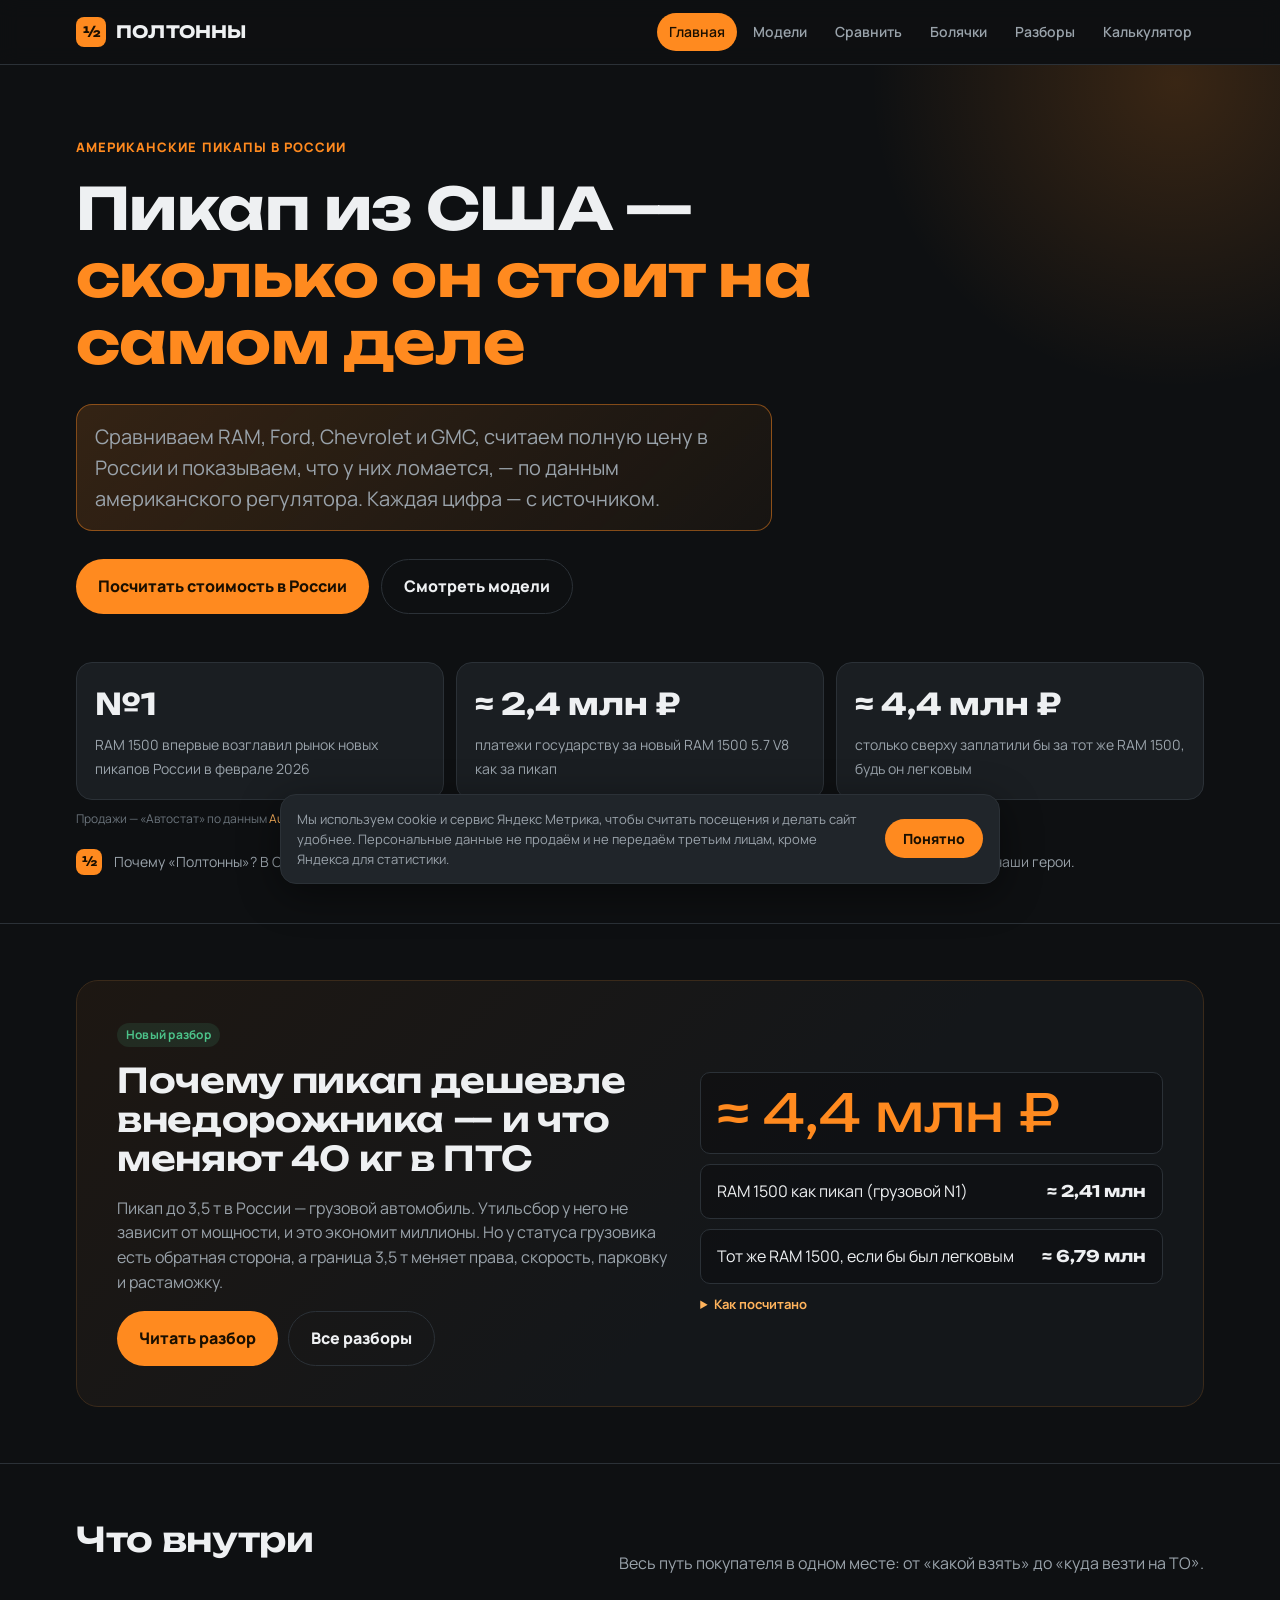
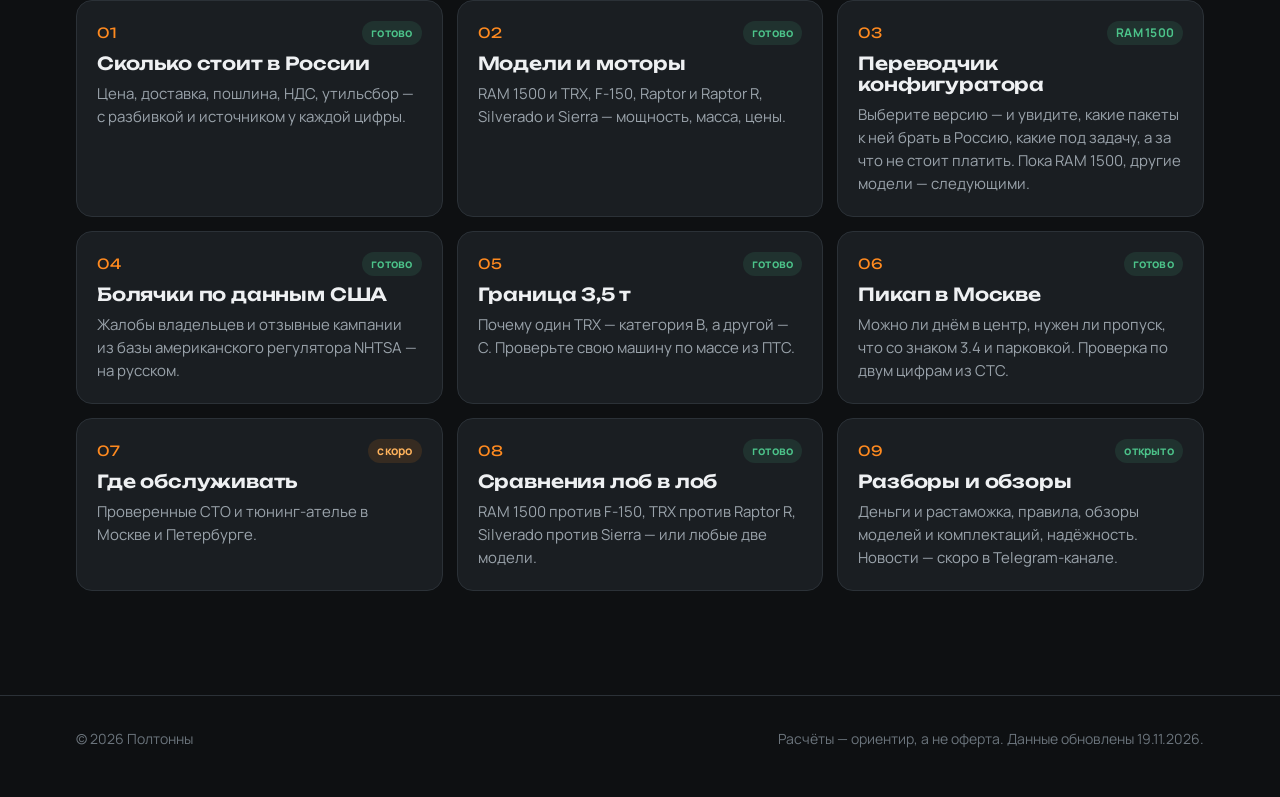
==== index.html @ 09b2b29a "Разбор пакетов RAM 1500: сначала выбор версии, потом опции по группам 12 версий 2027 года с ценами R" ====
<!doctype html>
<html lang="ru">
<head>
  <meta charset="utf-8">
  <meta name="viewport" content="width=device-width, initial-scale=1">
  <title>Полтонны — американские пикапы в России</title>
  <meta name="description" content="Сравнение RAM, Ford, Chevrolet и GMC, реальная цена в России с растаможкой, болячки и где обслуживать. Каждая цифра — с источником.">
  <link rel="icon" href="assets/brand/favicon.ico" sizes="any">
  <link rel="icon" type="image/png" sizes="32x32" href="assets/brand/favicon-32.png">
  <link rel="apple-touch-icon" href="assets/brand/apple-touch-icon.png">
  <meta name="theme-color" content="#0e1012">
  <meta property="og:type" content="website">
  <meta property="og:site_name" content="Полтонны">
  <meta property="og:locale" content="ru_RU">
  <meta property="og:title" content="Полтонны — американские пикапы в России">
  <meta property="og:description" content="Сравнение RAM, Ford, Chevrolet и GMC, реальная цена в России с растаможкой, болячки и где обслуживать. Каждая цифра — с источником.">
  <meta property="og:url" content="https://poltonny.ru/">
  <meta property="og:image" content="https://poltonny.ru/assets/brand/og-image.jpg">
  <meta property="og:image:width" content="1200">
  <meta property="og:image:height" content="630">
  <meta name="twitter:card" content="summary_large_image">
  <link rel="preconnect" href="https://fonts.googleapis.com">
  <link rel="preconnect" href="https://fonts.gstatic.com" crossorigin>
  <link href="https://fonts.googleapis.com/css2?family=Manrope:wght@400;500;600;700;800&family=Unbounded:wght@500;600;700&display=swap" rel="stylesheet">
  <link rel="stylesheet" href="assets/css/style.css?v=20261122d">
</head>
<body>
  <header class="site-header">
    <div class="wrap">
      <a class="logo" href="index.html" aria-label="Полтонны — на главную"><span class="logo-mark" aria-hidden="true">½</span><span class="logo-text">Полтонны</span></a>
      <nav class="nav" id="site-nav" aria-label="Разделы">
        <a href="index.html" class="active" aria-current="page">Главная</a>
        <a href="models.html">Модели</a>
        <a href="compare.html">Сравнить</a>
        <a href="issues.html">Болячки</a>
        <a href="articles.html">Разборы</a>
        <a href="calculator.html">Калькулятор</a>
      </nav>
      <a class="nav-cta" href="calculator.html">Калькулятор</a>
      <button class="nav-toggle" type="button" aria-expanded="false" aria-controls="site-nav">Меню</button>
    </div>
  </header>

  <main>
    <section class="hero">
      <div class="wrap">
        <div class="eyebrow">Американские пикапы в России</div>
        <h1>Пикап из США — <span class="accent">сколько он стоит на самом деле</span></h1>
        <p class="lead">Сравниваем RAM, Ford, Chevrolet и GMC, считаем полную цену в России и показываем, что у них ломается, — по данным американского регулятора. Каждая цифра — с источником.</p>
        <div class="actions">
          <a class="btn" href="calculator.html">Посчитать стоимость в России</a>
          <a class="btn ghost" href="models.html">Смотреть модели</a>
        </div>

        <div class="stats">
          <div class="stat"><b>№1</b><span>RAM 1500 впервые возглавил рынок новых пикапов России в феврале 2026</span></div>
          <div class="stat"><b id="stat-n1">≈ 2,4 млн ₽</b><span>платежи государству за новый RAM 1500 5.7 V8 как за пикап</span></div>
          <div class="stat"><b id="stat-diff">≈ 4,4 млн ₽</b><span>столько сверху заплатили бы за тот же RAM 1500, будь он легковым</span></div>
        </div>
        <p class="dim" style="font-size:12px;margin:10px 0 0">Продажи — «Автостат» по данным <a href="https://www.autonews.ru/news/69c54b539a79471b34c8bcb0" target="_blank" rel="noopener">Autonews</a>. Платежи — наш расчёт по действующим ставкам, как он устроен — ниже.</p>
        <p class="name-note"><span class="logo-mark" aria-hidden="true">½</span><span>Почему «Полтонны»? В США RAM 1500, Ford F-150 и Chevrolet Silverado 1500 называют полутонными пикапами — half-ton. Это и есть наши герои.</span></p>
      </div>
    </section>

    <section class="block">
      <div class="wrap">
        <div class="teaser">
          <div>
            <span class="badge ok">Новый разбор</span>
            <h2 style="margin-top:14px">Почему пикап дешевле внедорожника — и что меняют 40 кг в ПТС</h2>
            <p class="muted">Пикап до 3,5 т в России — грузовой автомобиль. Утильсбор у него не зависит от мощности, и это экономит миллионы. Но у статуса грузовика есть обратная сторона, а граница 3,5 т меняет права, скорость, парковку и растаможку.</p>
            <div style="display:flex;gap:10px;flex-wrap:wrap">
              <a class="btn" href="limit-3500.html">Читать разбор</a>
              <a class="btn ghost" href="articles.html">Все разборы</a>
            </div>
          </div>
          <div class="vs">
            <div class="big" id="vs-diff">≈ 4,4 млн ₽</div>
            <div><span>RAM 1500 как пикап (грузовой N1)</span><b id="vs-n1">≈ 2,41 млн</b></div>
            <div><span>Тот же RAM 1500, если бы был легковым</span><b id="vs-m1">≈ 6,80 млн</b></div>
            <details class="vs-how">
              <summary>Как посчитано</summary>
              <div id="vs-note">
                <p>Новый RAM 1500 с V8 5.7 HEMI (395 л.с.), Tradesman за $40 275 + доставка $5 600, курс ЦБ на 21.11.2026. Считаем только платежи государству, без цены машины.</p>
                <p><b>Пикап:</b> пошлина 12,5%, НДС 22%, таможенный сбор, утильсбор 990 000 ₽ (грузовой до 3,5 т).</p>
                <p><b>Легковой, ввезённый для себя:</b> единая ставка 48%, но не меньше €5,5 за см³ (НДС и акциз внутри), утильсбор 3 993 600 ₽ — льгота для физлиц только до 160 л.с.</p>
              </div>
            </details>
          </div>
        </div>
      </div>
    </section>

    <section class="block">
      <div class="wrap">
        <div class="section-head">
          <h2>Что внутри</h2>
          <p class="muted">Весь путь покупателя в одном месте: от «какой взять» до «куда везти на ТО».</p>
        </div>
        <div class="grid cols-3">
          <a class="card" href="calculator.html">
            <div class="top"><span class="num">01</span><span class="badge ok">готово</span></div>
            <h3>Сколько стоит в России</h3>
            <p>Цена, доставка, пошлина, НДС, утильсбор — с разбивкой и источником у каждой цифры.</p>
          </a>
          <a class="card" href="models.html">
            <div class="top"><span class="num">02</span><span class="badge ok">готово</span></div>
            <h3>Модели и моторы</h3>
            <p>RAM 1500 и TRX, F-150, Raptor и Raptor R, Silverado и Sierra — мощность, масса, цены.</p>
          </a>
          <a class="card" href="ram-1500-packages.html">
            <div class="top"><span class="num">03</span><span class="badge ok">RAM 1500</span></div>
            <h3>Переводчик конфигуратора</h3>
            <p>Выберите версию — и увидите, какие пакеты к ней брать в Россию, какие под задачу, а за что не стоит платить. Пока RAM 1500, другие модели — следующими.</p>
          </a>
          <a class="card" href="issues.html">
            <div class="top"><span class="num">04</span><span class="badge ok">готово</span></div>
            <h3>Болячки по данным США</h3>
            <p>Жалобы владельцев и отзывные кампании из базы американского регулятора NHTSA — на русском.</p>
          </a>
          <a class="card" href="limit-3500.html">
            <div class="top"><span class="num">05</span><span class="badge ok">готово</span></div>
            <h3>Граница 3,5 т</h3>
            <p>Почему один TRX — категория B, а другой — C. Проверьте свою машину по массе из ПТС.</p>
          </a>
          <a class="card" href="pickup-city.html">
            <div class="top"><span class="num">06</span><span class="badge ok">готово</span></div>
            <h3>Пикап в Москве</h3>
            <p>Можно ли днём в центр, нужен ли пропуск, что со знаком 3.4 и парковкой. Проверка по двум цифрам из СТС.</p>
          </a>
          <div class="card">
            <div class="top"><span class="num">07</span><span class="badge soon">скоро</span></div>
            <h3>Где обслуживать</h3>
            <p>Проверенные СТО и тюнинг-ателье в Москве и Петербурге.</p>
          </div>
          <a class="card" href="compare.html">
            <div class="top"><span class="num">08</span><span class="badge ok">готово</span></div>
            <h3>Сравнения лоб в лоб</h3>
            <p>RAM 1500 против F-150, TRX против Raptor R, Silverado против Sierra — или любые две модели.</p>
          </a>
          <a class="card" href="articles.html">
            <div class="top"><span class="num">09</span><span class="badge ok">открыто</span></div>
            <h3>Разборы и обзоры</h3>
            <p>Деньги и растаможка, правила, обзоры моделей и комплектаций, надёжность. Новости — скоро в Telegram-канале.</p>
          </a>
        </div>
      </div>
    </section>
  </main>

  <footer class="site-footer">
    <div class="wrap">
      <span>© 2026 Полтонны</span>
      <span>Расчёты — ориентир, а не оферта. Данные обновлены 19.11.2026.</span>
    </div>
  </footer>

  <script src="assets/js/analytics.js?v=20261122d"></script>
  <script src="assets/js/rules.js?v=20261122d"></script>
  <script src="assets/js/models.js?v=20261122d"></script>
  <script src="assets/js/app.js?v=20261122d"></script>
</body>
</html>
---- assets/css/style.css ----
/* ---------- Токены ---------- */
:root {
  --bg: #0e1012;
  --bg-2: #14171a;
  --card: #1a1e22;
  --card-2: #20252a;
  --line: #2b3137;
  --text: #eef0f2;
  --muted: #9aa3ab;
  --dim: #6b747c;
  --accent: #ff8a1f;
  --accent-2: #ffb35c;
  --accent-ink: #1a0f00;
  --ok: #4cc38a;
  --warn: #ffcc4d;
  --danger: #ff6b5b;

  /* цвета статей расходов */
  --c-car: #5b8def;
  --c-delivery: #7c6cf0;
  --c-duty: #ff8a1f;
  --c-vat: #ffb35c;
  --c-fee: #c9a46b;
  --c-util: #ff6b5b;
  --c-other: #6b747c;

  --radius: 16px;
  --radius-sm: 10px;
  --maxw: 1160px;
  --font-head: "Unbounded", "Arial Black", system-ui, sans-serif;
  --font-body: "Manrope", system-ui, -apple-system, "Segoe UI", sans-serif;
}

* { box-sizing: border-box; }
html { -webkit-text-size-adjust: 100%; }
body {
  margin: 0;
  background: var(--bg);
  color: var(--text);
  font-family: var(--font-body);
  font-size: 16px;
  line-height: 1.55;
  -webkit-font-smoothing: antialiased;
}
img { max-width: 100%; display: block; }
a { color: var(--accent-2); text-decoration: none; }
a:hover { text-decoration: underline; }
h1, h2, h3 { font-family: var(--font-head); line-height: 1.15; margin: 0 0 .5em; letter-spacing: -0.01em; }
h1 { font-size: clamp(30px, 5.2vw, 58px); font-weight: 700; }
h2 { font-size: clamp(22px, 3vw, 34px); font-weight: 600; }
h3 { font-size: 18px; font-weight: 600; }
p { margin: 0 0 1em; }

.wrap { max-width: var(--maxw); margin: 0 auto; padding: 0 16px; }
.muted { color: var(--muted); }
.dim { color: var(--dim); }
.accent { color: var(--accent); }

/* ---------- Шапка ---------- */
.site-header {
  position: sticky; top: 0; z-index: 20;
  background: rgba(14, 16, 18, .86);
  backdrop-filter: blur(10px);
  border-bottom: 1px solid var(--line);
}
.site-header .wrap { display: flex; align-items: center; gap: 24px; height: 64px; }
.logo { font-family: var(--font-head); font-weight: 700; font-size: 17px; color: var(--text); white-space: nowrap; display: inline-flex; align-items: center; gap: 10px; text-transform: uppercase; letter-spacing: .01em; }
.logo-mark {
  display: inline-grid; place-items: center; flex-shrink: 0;
  width: 30px; height: 30px; border-radius: 8px; background: var(--accent); color: var(--accent-ink);
  font-family: var(--font-head); font-weight: 700; font-size: 15px; letter-spacing: -1px; text-transform: none; padding-bottom: 1px;
}
.name-note { display: flex; align-items: center; gap: 12px; margin: 20px 0 0; color: var(--muted); font-size: 14px; }
.name-note .logo-mark { width: 26px; height: 26px; font-size: 13px; }
.logo:hover { text-decoration: none; }
.nav { display: flex; gap: 4px; margin-left: auto; overflow-x: auto; scrollbar-width: none; }
.nav::-webkit-scrollbar { display: none; }
.nav a {
  color: var(--muted); padding: 8px 12px; border-radius: 999px; font-weight: 600; font-size: 14px; white-space: nowrap;
}
.nav a:hover { color: var(--text); background: var(--card); text-decoration: none; }
.nav a.active { color: var(--accent-ink); background: var(--accent); }
[hidden] { display: none !important; }

/* Мобильная шапка: логотип · «Калькулятор» · «Меню» (выпадающий список разделов) */
.nav-cta, .nav-toggle { display: none; }
@media (max-width: 820px) {
  .site-header .wrap { gap: 10px; }
  .nav {
    display: none; position: absolute; top: 64px; left: 0; right: 0;
    flex-direction: column; gap: 2px; margin: 0; padding: 8px 16px 16px; overflow: visible;
    background: var(--bg); border-bottom: 1px solid var(--line); box-shadow: 0 16px 32px rgba(0, 0, 0, .45);
  }
  .site-header.open .nav { display: flex; }
  .nav a { padding: 13px 14px; font-size: 16px; border-radius: var(--radius-sm); }
  .nav-cta {
    display: inline-flex; margin-left: auto; padding: 9px 16px; border-radius: 999px;
    background: var(--accent); color: var(--accent-ink); font-weight: 800; font-size: 14px; white-space: nowrap;
  }
  .nav-cta:hover { text-decoration: none; }
  .nav-toggle {
    display: inline-flex; align-items: center; gap: 8px; padding: 8px 14px; border-radius: 999px;
    background: var(--card); color: var(--text); border: 1px solid var(--line);
    font: 700 14px var(--font-body); cursor: pointer; white-space: nowrap;
  }
  .nav-toggle::before { content: "☰"; font-size: 15px; line-height: 1; }
  .site-header.open .nav-toggle::before { content: "✕"; }
}

/* Калькулятор: поля, заданные выбранным мотором */
input[readonly] { color: var(--muted); background: var(--card-2); border-style: dashed; cursor: not-allowed; }
input[readonly]:focus { outline: none; border-color: var(--line); }
.seg input:disabled + label { cursor: not-allowed; opacity: .45; }
.seg input:disabled:checked + label { opacity: .75; }
.lock-hint { color: var(--dim); font-size: 12px; margin: -6px 0 18px; }

/* Разборы */
.rubrics { display: grid; grid-template-columns: repeat(auto-fill, minmax(220px, 1fr)); gap: 10px; margin: 8px 0 24px; }
.rubric {
  text-align: left; display: grid; gap: 6px; padding: 14px 16px; border-radius: var(--radius-sm);
  background: var(--card); border: 1px solid var(--line); color: var(--text); font-family: var(--font-body); cursor: pointer;
}
.rubric b { font-size: 15px; }
.rubric span { color: var(--muted); font-size: 13px; line-height: 1.45; }
.rubric small { color: var(--dim); font-size: 12px; font-weight: 700; }
.rubric:hover:not(:disabled) { border-color: var(--dim); }
.rubric[aria-pressed="true"] { border-color: var(--accent); box-shadow: inset 0 0 0 1px var(--accent); }
.rubric[aria-pressed="true"] small { color: var(--accent); }
.rubric:disabled { cursor: default; opacity: .6; }
.article-list { display: grid; gap: 12px; }
.article-card { display: grid; gap: 8px; padding: 20px; border-radius: var(--radius); background: var(--card); border: 1px solid var(--line); color: inherit; transition: border-color .15s ease; }
.article-card:hover { border-color: var(--accent); text-decoration: none; }
.article-card h3 { margin: 0; font-size: 20px; }
.article-card p { margin: 0; color: var(--muted); }
.article-card .meta { display: flex; flex-wrap: wrap; gap: 6px 10px; align-items: center; color: var(--dim); font-size: 13px; }
.planned { margin: 32px 0 8px; }
.planned h2 { font-size: 20px; }
.planned ul { margin: 0; padding: 0; list-style: none; display: grid; gap: 8px; }
.planned li { color: var(--muted); padding: 12px 16px; border: 1px dashed var(--line); border-radius: var(--radius-sm); }
.planned li small { display: block; color: var(--dim); font-size: 12px; margin-top: 2px; }
/* Разбор пакетов: карточки с вердиктом */
.pkg-list { display: grid; grid-template-columns: repeat(auto-fill, minmax(320px, 1fr)); gap: 12px; margin: 4px 0 28px; }
.pkg { background: var(--card); border: 1px solid var(--line); border-radius: var(--radius); padding: 18px; display: grid; gap: 8px; align-content: start; }
.pkg-head { display: flex; justify-content: space-between; align-items: flex-start; gap: 10px; }
.pkg-head h3 { margin: 0; font-size: 17px; line-height: 1.3; }
.pkg-head .badge { flex-shrink: 0; white-space: nowrap; }
.pkg p { margin: 0; color: var(--muted); font-size: 14.5px; line-height: 1.5; }
.pkg .pkg-where { color: var(--dim); font-size: 13px; font-weight: 600; }
.pkg .pkg-why { color: var(--text); }
.trim-picker { grid-template-columns: repeat(auto-fill, minmax(150px, 1fr)); margin-bottom: 18px; }
.trim-picker .rubric { padding: 12px 14px; gap: 2px; }
.trim-card { background: var(--card); border: 1px solid var(--line); border-radius: var(--radius); padding: 20px; margin-bottom: 22px; }
.trim-title { display: flex; justify-content: space-between; align-items: baseline; gap: 12px; flex-wrap: wrap; }
.trim-title h2 { margin: 0; }
.trim-title b { color: var(--accent); font-family: var(--font-head); font-size: 20px; }
.trim-who { color: var(--text); margin: 8px 0 14px; }
.trim-facts { display: grid; gap: 10px; margin: 0 0 16px; }
.trim-facts div { display: grid; grid-template-columns: 150px 1fr; gap: 12px; }
.trim-facts dt { color: var(--dim); font-size: 13px; font-weight: 700; }
.trim-facts dd { margin: 0; font-size: 14.5px; color: var(--muted); }
.trim-card h3 { font-size: 16px; margin: 0 0 6px; }
.trim-notes p { margin: 0; }
.trim-notes p + p { margin-top: 8px; }
.trim-notes a { color: inherit; }
.trim-group h3 { margin: 6px 0 2px; display: flex; align-items: center; gap: 8px; }
.trim-group h3 span { font-size: 12px; color: var(--dim); border: 1px solid var(--line); border-radius: 999px; padding: 1px 8px; }
.trim-group > p { margin: 0 0 10px; font-size: 14px; }
@media (max-width: 680px) {
  .trim-picker { grid-template-columns: 1fr 1fr; }
  .trim-facts div { grid-template-columns: 1fr; gap: 2px; }
  .trim-card { padding: 16px; }
}
.prose .facts .badge { margin-right: 4px; }
@media (max-width: 680px) {
  .pkg-list { grid-template-columns: 1fr; }
  .rubrics { grid-template-columns: 1fr 1fr; gap: 8px; margin-bottom: 18px; }
  .rubric { padding: 12px; gap: 4px; }
  .rubric b { font-size: 14px; line-height: 1.3; }
  .rubric span { display: none; }
  .article-card { padding: 16px; }
  .article-card h3 { font-size: 18px; }
}

/* ---------- Кнопки, бейджи ---------- */
.btn {
  display: inline-flex; align-items: center; gap: 8px;
  background: var(--accent); color: var(--accent-ink);
  font-weight: 800; padding: 14px 22px; border-radius: 999px; border: 0; cursor: pointer;
  font-family: var(--font-body); font-size: 16px;
  transition: transform .15s ease, background .15s ease;
}
.btn:hover { background: var(--accent-2); text-decoration: none; transform: translateY(-1px); }
.btn.ghost { background: transparent; color: var(--text); border: 1px solid var(--line); }
.btn.ghost:hover { background: var(--card); }
.badge {
  display: inline-block; font-size: 12px; font-weight: 700; letter-spacing: .02em;
  padding: 3px 9px; border-radius: 999px; background: var(--card-2); color: var(--muted);
}
.badge.soon { background: rgba(255, 138, 31, .12); color: var(--accent-2); }
.badge.check { background: rgba(255, 204, 77, .12); color: var(--warn); }
.badge.ok { background: rgba(76, 195, 138, .12); color: var(--ok); }
/* «проверить» — раскрывается по клику и объясняет, что именно сверяем */
details.chk { display: inline; }
details.chk[open] { display: block; margin-top: 4px; }
details.chk > summary { display: inline-block; list-style: none; cursor: pointer; }
details.chk > summary::-webkit-details-marker { display: none; }
details.chk > summary::after { content: " ▾"; }
details.chk[open] > summary::after { content: " ▴"; }
details.chk .chk-note { display: block; margin-top: 6px; font-size: 12.5px; line-height: 1.45; color: var(--muted); font-weight: 400; text-align: left; }
.age-table { width: 100%; border-collapse: collapse; font-size: 13.5px; margin-top: 8px; }
.age-table th, .age-table td { padding: 6px 8px; border-bottom: 1px solid var(--line, rgba(255,255,255,.08)); text-align: right; }
.age-table th:first-child, .age-table td:first-child { text-align: left; }
.age-table tr.cur td { color: var(--accent-2); font-weight: 700; }

/* ---------- Главная ---------- */
.hero { padding: 72px 0 48px; position: relative; overflow: hidden; }
.hero::before {
  content: ""; position: absolute; inset: -40% -20% auto auto; width: 720px; height: 720px;
  background: radial-gradient(circle, rgba(255, 138, 31, .18), transparent 60%);
  pointer-events: none;
}
.hero .eyebrow { color: var(--accent); font-weight: 800; letter-spacing: .08em; text-transform: uppercase; font-size: 13px; margin-bottom: 18px; }
.hero h1 { max-width: 15ch; }
.hero .lead { font-size: clamp(17px, 2vw, 20px); color: var(--muted); max-width: 58ch; margin: 18px 0 28px; }
.hero .actions { display: flex; flex-wrap: wrap; gap: 12px; }

.stats { display: grid; grid-template-columns: repeat(3, 1fr); gap: 12px; margin-top: 48px; }
.stat { background: var(--card); border: 1px solid var(--line); border-radius: var(--radius); padding: 18px; }
.stat b { display: block; font-family: var(--font-head); font-size: clamp(22px, 3vw, 30px); color: var(--text); margin-bottom: 4px; }
.stat span { color: var(--muted); font-size: 14px; }

section.block { padding: 56px 0; border-top: 1px solid var(--line); }
.section-head { display: flex; align-items: end; justify-content: space-between; gap: 16px; margin-bottom: 24px; flex-wrap: wrap; }
.section-head p { margin: 0; max-width: 60ch; }

.grid { display: grid; gap: 14px; }
.grid.cols-3 { grid-template-columns: repeat(3, 1fr); }
.grid.cols-2 { grid-template-columns: repeat(2, 1fr); }

.card {
  background: var(--card); border: 1px solid var(--line); border-radius: var(--radius); padding: 20px;
  display: flex; flex-direction: column; gap: 8px;
}
.card h3 { margin: 0; }
.card p { margin: 0; color: var(--muted); font-size: 15px; }
.card .top { display: flex; justify-content: space-between; align-items: center; gap: 8px; }
a.card { color: inherit; transition: border-color .15s ease, transform .15s ease; }
a.card:hover { border-color: var(--accent); text-decoration: none; transform: translateY(-2px); }
.card .num { font-family: var(--font-head); color: var(--accent); font-size: 14px; }

.teaser {
  background: linear-gradient(135deg, #1d1712, #14171a 60%);
  border: 1px solid #3a2a1a; border-radius: 22px; padding: clamp(22px, 4vw, 40px);
  display: grid; grid-template-columns: 1.2fr 1fr; gap: 28px; align-items: center;
}
.teaser .big { font-family: var(--font-head); font-size: clamp(30px, 5vw, 52px); color: var(--accent); line-height: 1; }
.teaser .vs { display: grid; gap: 10px; }
.teaser .vs div { background: rgba(0,0,0,.25); border: 1px solid var(--line); border-radius: var(--radius-sm); padding: 14px 16px; display: flex; justify-content: space-between; gap: 12px; }
.teaser .vs b { font-family: var(--font-head); }

/* ---------- Модели ---------- */
.models-grid { display: grid; grid-template-columns: repeat(2, 1fr); gap: 16px; }
.model-card { background: var(--card); border: 1px solid var(--line); border-radius: var(--radius); padding: 22px; display: flex; flex-direction: column; gap: 14px; }
.model-card .brand { color: var(--accent); font-weight: 800; letter-spacing: .06em; text-transform: uppercase; font-size: 13px; }
.model-card h3 { font-size: 24px; margin: 2px 0 0; }
.model-card .tagline { color: var(--muted); margin: 0; }
.specs { display: grid; grid-template-columns: repeat(2, 1fr); gap: 8px; }
.spec { background: var(--bg-2); border-radius: var(--radius-sm); padding: 10px 12px; }
.spec small { display: block; color: var(--dim); font-size: 12px; margin-bottom: 2px; }
.spec b { font-weight: 700; }
.engines { list-style: none; padding: 0; margin: 0; display: grid; gap: 6px; }
.engines li { display: flex; justify-content: space-between; gap: 12px; padding: 8px 0; border-bottom: 1px dashed var(--line); font-size: 15px; }
.engines li:last-child { border-bottom: 0; }
.engines .hp { font-weight: 800; white-space: nowrap; }
.engines .note { display: block; color: var(--dim); font-size: 12px; }
.model-card .foot { display: flex; gap: 10px; flex-wrap: wrap; margin-top: auto; }
.model-card .foot .btn { padding: 10px 16px; font-size: 14px; }

/* ---------- Калькулятор ---------- */
.calc { display: grid; grid-template-columns: minmax(0, 420px) minmax(0, 1fr); gap: 20px; align-items: start; margin-top: 8px; }
.panel { background: var(--card); border: 1px solid var(--line); border-radius: var(--radius); padding: 20px; }
.panel h2 { font-size: 20px; }
.field { display: grid; gap: 6px; margin-bottom: 14px; }
.field label { font-weight: 700; font-size: 14px; }
.field .hint { color: var(--dim); font-size: 12px; }
.field-row { display: grid; grid-template-columns: 1fr 1fr; gap: 10px; }
input, select {
  width: 100%; background: var(--bg-2); color: var(--text); border: 1px solid var(--line);
  border-radius: var(--radius-sm); padding: 12px; font-size: 16px; font-family: var(--font-body);
}
input:focus, select:focus { outline: 2px solid var(--accent); outline-offset: 1px; border-color: transparent; }
.seg { display: grid; grid-template-columns: repeat(4, 1fr); gap: 6px; position: relative; }
.seg.two { grid-template-columns: repeat(2, 1fr); }
.seg.three { grid-template-columns: repeat(3, 1fr); }
.seg.five { grid-template-columns: repeat(6, 1fr); }
.seg.five label { grid-column: span 2; }
.seg.five label:nth-of-type(n+4) { grid-column: span 3; }
.seg input { position: absolute; opacity: 0; pointer-events: none; width: 1px; height: 1px; margin: 0; padding: 0; }
.seg label {
  text-align: center; padding: 10px 6px; border-radius: var(--radius-sm); background: var(--bg-2);
  border: 1px solid var(--line); cursor: pointer; font-size: 13px; font-weight: 700; color: var(--muted);
}
.seg input:checked + label { background: var(--accent); color: var(--accent-ink); border-color: var(--accent); }
.seg input:focus-visible + label { outline: 2px solid var(--accent-2); outline-offset: 2px; }
.assume { font-size: 12px; color: var(--warn); }

.result-total { display: flex; flex-wrap: wrap; align-items: baseline; justify-content: space-between; gap: 8px 16px; }
.result-total .sum { font-family: var(--font-head); font-size: clamp(30px, 5vw, 46px); line-height: 1.05; }
.result-total .usd { color: var(--muted); }
.state-share { margin: 6px 0 18px; color: var(--muted); }
.state-share b { color: var(--accent); }

.bar { display: flex; height: 22px; border-radius: 999px; overflow: hidden; background: var(--bg-2); margin-bottom: 18px; }
.bar span { height: 100%; transition: width .3s ease; }

.rows { display: grid; gap: 2px; }
.row {
  display: grid; grid-template-columns: 14px 1fr auto; gap: 10px; align-items: start;
  padding: 11px 0; border-bottom: 1px solid var(--line);
}
.row:last-child { border-bottom: 0; }
.row .dot { width: 12px; height: 12px; border-radius: 4px; margin-top: 5px; }
.row .name { font-weight: 700; }
.row .name small { display: block; color: var(--dim); font-weight: 500; font-size: 13px; }
.row .val { font-weight: 800; white-space: nowrap; text-align: right; }
.row details { grid-column: 2 / 4; font-size: 13px; color: var(--muted); }
.row summary { cursor: pointer; color: var(--dim); list-style: none; display: inline-flex; align-items: center; gap: 6px; }
.row summary::-webkit-details-marker { display: none; }
.row details[open] summary { color: var(--muted); }
.row details p { margin: 6px 0; }
.row details ul { margin: 4px 0 0; padding-left: 18px; }

.alert { border-radius: var(--radius-sm); padding: 14px 16px; margin-top: 14px; font-size: 14px; border: 1px solid; }
.alert > b { display: block; margin-bottom: 4px; }
.alert.warn { background: rgba(255, 204, 77, .07); border-color: rgba(255, 204, 77, .35); color: #ffe2a0; }
.alert.danger { background: rgba(255, 107, 91, .08); border-color: rgba(255, 107, 91, .4); color: #ffc4bc; }
.alert.info { background: var(--bg-2); border-color: var(--line); color: var(--muted); }
.alert ul { margin: 6px 0 0; padding-left: 18px; }

/* ---------- Подвал ---------- */
.site-footer { border-top: 1px solid var(--line); padding: 32px 0 48px; margin-top: 48px; color: var(--dim); font-size: 14px; }
.site-footer .wrap { display: flex; justify-content: space-between; gap: 16px; flex-wrap: wrap; }

.page-head { padding: 44px 0 16px; }
.page-head p { color: var(--muted); max-width: 66ch; font-size: 17px; }

/* ---------- Болячки ---------- */
.chips { display: flex; gap: 8px; flex-wrap: wrap; margin-bottom: 16px; }
.chips button {
  background: var(--card); color: var(--muted); border: 1px solid var(--line); border-radius: 999px;
  padding: 10px 16px; font: 700 14px var(--font-body); cursor: pointer;
}
.chips button:hover { color: var(--text); border-color: var(--dim); }
.chips button[aria-selected="true"] { background: var(--accent); color: var(--accent-ink); border-color: var(--accent); }
.issues-stats { margin-top: 0; }
.comp-list { list-style: none; margin: 0; padding: 0; display: grid; gap: 12px; }
.comp-row { display: flex; justify-content: space-between; gap: 12px; font-size: 14px; margin-bottom: 5px; }
.comp-row b { white-space: nowrap; }
.comp-bar { height: 8px; background: var(--bg-2); border-radius: 999px; overflow: hidden; }
.comp-bar span { display: block; height: 100%; background: var(--accent); border-radius: 999px; }
.year-bars { display: flex; align-items: flex-end; gap: 12px; height: 200px; padding-top: 10px; }
.year-bar { flex: 1; display: flex; flex-direction: column; align-items: center; justify-content: flex-end; gap: 6px; height: 100%; }
.year-bar .b { width: 100%; max-width: 56px; background: var(--c-car); border-radius: 8px 8px 3px 3px; }
.year-bar .v { font-size: 13px; font-weight: 700; }
.year-bar .y { font-size: 13px; color: var(--dim); }
.recalls { list-style: none; margin: 0; padding: 0; display: grid; }
.recall { padding: 14px 0; border-bottom: 1px solid var(--line); }
.recall:last-child { border-bottom: 0; }
.recall-head { display: flex; flex-wrap: wrap; align-items: center; gap: 8px; margin-bottom: 4px; }
.recall p { margin: 0 0 6px; font-size: 14px; color: var(--muted); }
.recall-meta { font-size: 12px; color: var(--dim); }
.badge.danger { background: rgba(255, 107, 91, .14); color: var(--danger); }
.more summary { cursor: pointer; color: var(--accent-2); font-weight: 700; padding: 10px 0; }

/* ---------- Сравнения ---------- */
.compare-pick { display: grid; grid-template-columns: 1fr auto 1fr; gap: 14px; align-items: end; margin-bottom: 16px; }
.compare-pick .field { margin: 0; }
.vs-badge { font-family: var(--font-head); color: var(--accent); font-size: 20px; padding-bottom: 10px; }
.table-wrap { overflow-x: auto; border: 1px solid var(--line); border-radius: var(--radius); background: var(--card); }
table.cmp { width: 100%; border-collapse: collapse; min-width: 560px; font-size: 15px; }
table.cmp th, table.cmp td { padding: 13px 16px; text-align: left; vertical-align: top; border-bottom: 1px solid var(--line); }
table.cmp tbody tr:last-child th, table.cmp tbody tr:last-child td { border-bottom: 0; }
table.cmp thead th { font-family: var(--font-head); font-size: 17px; font-weight: 600; background: var(--card-2); }
table.cmp thead .brand { display: block; font-family: var(--font-body); color: var(--accent); font-size: 12px; font-weight: 800; letter-spacing: .06em; text-transform: uppercase; }
table.cmp tbody th { color: var(--muted); font-weight: 700; width: 28%; font-size: 14px; }
table.cmp small { color: var(--dim); font-size: 12px; font-weight: 500; }
table.cmp td.win { background: rgba(255, 138, 31, .08); box-shadow: inset 3px 0 0 var(--accent); font-weight: 700; }
table.cmp .neg { color: var(--danger); }
.points { margin: 0; padding-left: 20px; display: grid; gap: 10px; color: var(--muted); }
.points li::marker { color: var(--accent); }

/* ---------- Статья ---------- */
.article { max-width: 820px; }
.eyebrow-sm { color: var(--accent); font-weight: 800; letter-spacing: .06em; text-transform: uppercase; font-size: 12px; margin-bottom: 12px; }
.lead-sm { font-size: 18px; color: var(--muted); }
.prose { margin: 28px 0; }
.prose h2 { margin-top: 36px; }
.prose h3 { margin-top: 24px; }
.prose p { color: #cfd4d9; font-size: 17px; }
.facts { padding-left: 20px; display: grid; gap: 12px; color: #cfd4d9; font-size: 16px; margin: 0 0 16px; }
.facts li::marker { color: var(--accent); font-weight: 800; }
.mass-tool { margin: 28px 0; border-color: #3a2a1a; background: linear-gradient(160deg, #1d1712, var(--card) 55%); }
.mass-input { display: flex; align-items: center; gap: 16px; margin-top: 8px; }
.mass-input input[type=range] { flex: 1; accent-color: var(--accent); padding: 0; border: 0; background: none; height: 32px; }
.mass-num { display: flex; align-items: center; gap: 6px; font-weight: 700; }
.mass-num input { width: 110px; font-family: var(--font-head); font-size: 20px; text-align: right; }
.mass-scale { display: flex; justify-content: space-between; font-size: 12px; color: var(--dim); margin: 2px 126px 16px 0; position: relative; }
.mass-scale .mark { color: var(--accent); font-weight: 800; position: absolute; left: 47.6%; transform: translateX(-50%); }
.mass-verdict { border-radius: var(--radius-sm); padding: 14px 16px; margin-bottom: 14px; font-size: 15px; border: 1px solid; }
.mass-verdict.ok { background: rgba(76, 195, 138, .08); border-color: rgba(76, 195, 138, .35); }
.mass-verdict.warn { background: rgba(255, 204, 77, .07); border-color: rgba(255, 204, 77, .35); }
.mass-verdict.bad { background: rgba(255, 107, 91, .08); border-color: rgba(255, 107, 91, .4); }
.mass-items { list-style: none; margin: 0; padding: 0; display: grid; gap: 10px; }
.mi { display: grid; grid-template-columns: 28px 1fr; gap: 10px; align-items: start; font-size: 15px; }
.mi b { display: block; }
.mi span:not(.mi-icon) { display: block; color: var(--muted); font-size: 13px; margin-top: 2px; }
.mi-icon { width: 26px; height: 26px; border-radius: 50%; display: grid; place-items: center; font-weight: 800; font-size: 14px; }
.mi.ok .mi-icon { background: rgba(76, 195, 138, .16); color: var(--ok); }
.mi.bad .mi-icon { background: rgba(255, 107, 91, .16); color: var(--danger); }
.mi.check .mi-icon { background: rgba(255, 204, 77, .14); color: var(--warn); }
.mass-table { min-width: 0; }
.city-inputs { display: grid; grid-template-columns: 1fr 1fr; gap: 12px; margin: 8px 0 4px; }
.city-inputs .field > span { font-weight: 700; font-size: 14px; }
.city-inputs input { font-family: var(--font-head); font-size: 20px; }
@media (max-width: 520px) { .city-inputs { grid-template-columns: 1fr; gap: 0; } }

/* ---------- Калькулятор: владение и заявка ---------- */
.own { margin-top: 18px; padding-top: 16px; border-top: 1px solid var(--line); }
.own h3 { font-size: 16px; margin-bottom: 12px; }
.own-sub { margin: -6px 0 8px; color: var(--muted); font-size: 13px; font-weight: 700; }
.own-grid { display: grid; grid-template-columns: 1fr 1fr; gap: 10px; }
.own-card { background: var(--bg-2); border: 1px solid var(--line); border-radius: var(--radius-sm); padding: 12px 14px; display: grid; gap: 4px; }
.own-card.main { border-color: rgba(255, 138, 31, .5); }
.own-card b { font-family: var(--font-head); font-size: 22px; font-weight: 600; }
.own-card b span { font-family: var(--font-body); font-size: 13px; color: var(--muted); font-weight: 600; }
.own-card small { color: var(--dim); font-size: 12px; }
.own-save { margin: 12px 0 6px; font-size: 14px; color: var(--muted); }
.own-save b { color: var(--ok); }
.own details { font-size: 13px; color: var(--muted); }
.own summary { cursor: pointer; color: var(--dim); list-style: none; display: inline-flex; gap: 6px; align-items: center; }
.own summary::-webkit-details-marker { display: none; }
.lead {
  margin-top: 18px; display: flex; align-items: center; justify-content: space-between; gap: 16px;
  background: linear-gradient(135deg, rgba(255,138,31,.16), rgba(255,138,31,.04)); border: 1px solid rgba(255,138,31,.45);
  border-radius: var(--radius); padding: 16px 18px;
}
.lead h3 { margin: 0 0 4px; font-size: 17px; }
.lead p { margin: 0; color: var(--muted); font-size: 14px; }
.lead .btn { flex-shrink: 0; }
.lead.done { background: rgba(76, 195, 138, .08); border-color: rgba(76, 195, 138, .4); }

/* ---------- Плашка cookie ---------- */
.cookie-bar {
  position: fixed; left: 16px; right: 16px; bottom: 16px; z-index: 50;
  max-width: 720px; margin: 0 auto;
  display: flex; align-items: center; gap: 16px;
  background: var(--card-2); border: 1px solid var(--line); border-radius: var(--radius);
  padding: 14px 16px; box-shadow: 0 10px 40px rgba(0, 0, 0, .45);
}
.cookie-bar p { margin: 0; font-size: 13px; color: var(--muted); }
.cookie-bar .btn { padding: 10px 18px; font-size: 14px; flex-shrink: 0; }

/* ---------- Адаптив ---------- */
@media (max-width: 900px) {
  .calc { grid-template-columns: 1fr; }
  .teaser { grid-template-columns: 1fr; }
  .grid.cols-3 { grid-template-columns: 1fr 1fr; }
}
@media (max-width: 680px) {
  .logo { font-size: 14px; }
  .hero { padding: 44px 0 32px; }
  .stats { grid-template-columns: 1fr; }
  .grid.cols-3, .grid.cols-2, .models-grid { grid-template-columns: 1fr; }
  .seg:not(.five):not(.three) { grid-template-columns: 1fr 1fr; }
  section.block { padding: 40px 0; }
  .cookie-bar { flex-direction: column; align-items: stretch; text-align: left; }
  .compare-pick { grid-template-columns: 1fr; gap: 8px; }
  .own-grid { grid-template-columns: 1fr; }
  .lead { flex-direction: column; align-items: stretch; }
  table.cmp { min-width: 0; font-size: 13px; table-layout: fixed; }
  table.cmp th, table.cmp td { padding: 10px 8px; overflow-wrap: anywhere; }
  table.cmp thead th { font-size: 14px; }
  table.cmp tbody th { width: 30%; font-size: 12px; }
  table.cmp small { font-size: 11px; }
  .mass-scale { margin-right: 0; }
  .mass-input { flex-wrap: wrap; }
  .mass-input input[type=range] { flex-basis: 100%; }
  .prose p { font-size: 16px; }
  .vs-badge { text-align: center; padding: 0; }
}
@media (max-width: 420px) {
  .logo-text { display: none; }
}

/* Таблица «как возраст меняет платежи» */
.age-box { margin: 14px 0 4px; max-width: 100%; overflow-x: auto; }
.age-box > summary { cursor: pointer; font-weight: 700; font-size: 14px; color: var(--accent-2); }
@media (max-width: 520px) {
  .age-table { font-size: 12px; }
  .age-table th, .age-table td { padding: 5px 3px; }
}

/* Главная: «как посчитано» под сравнением пикап / легковой */
.teaser .vs details.vs-how { font-size: 13px; color: var(--muted); }
.teaser .vs details.vs-how > summary { cursor: pointer; font-weight: 700; color: var(--accent-2); }
.teaser .vs details.vs-how div { display: block; background: none; border: 0; padding: 6px 0 0; }
.teaser .vs details.vs-how p { margin: 0 0 8px; line-height: 1.5; }
.teaser .vs details.vs-how ul { margin: 0; padding-left: 18px; }
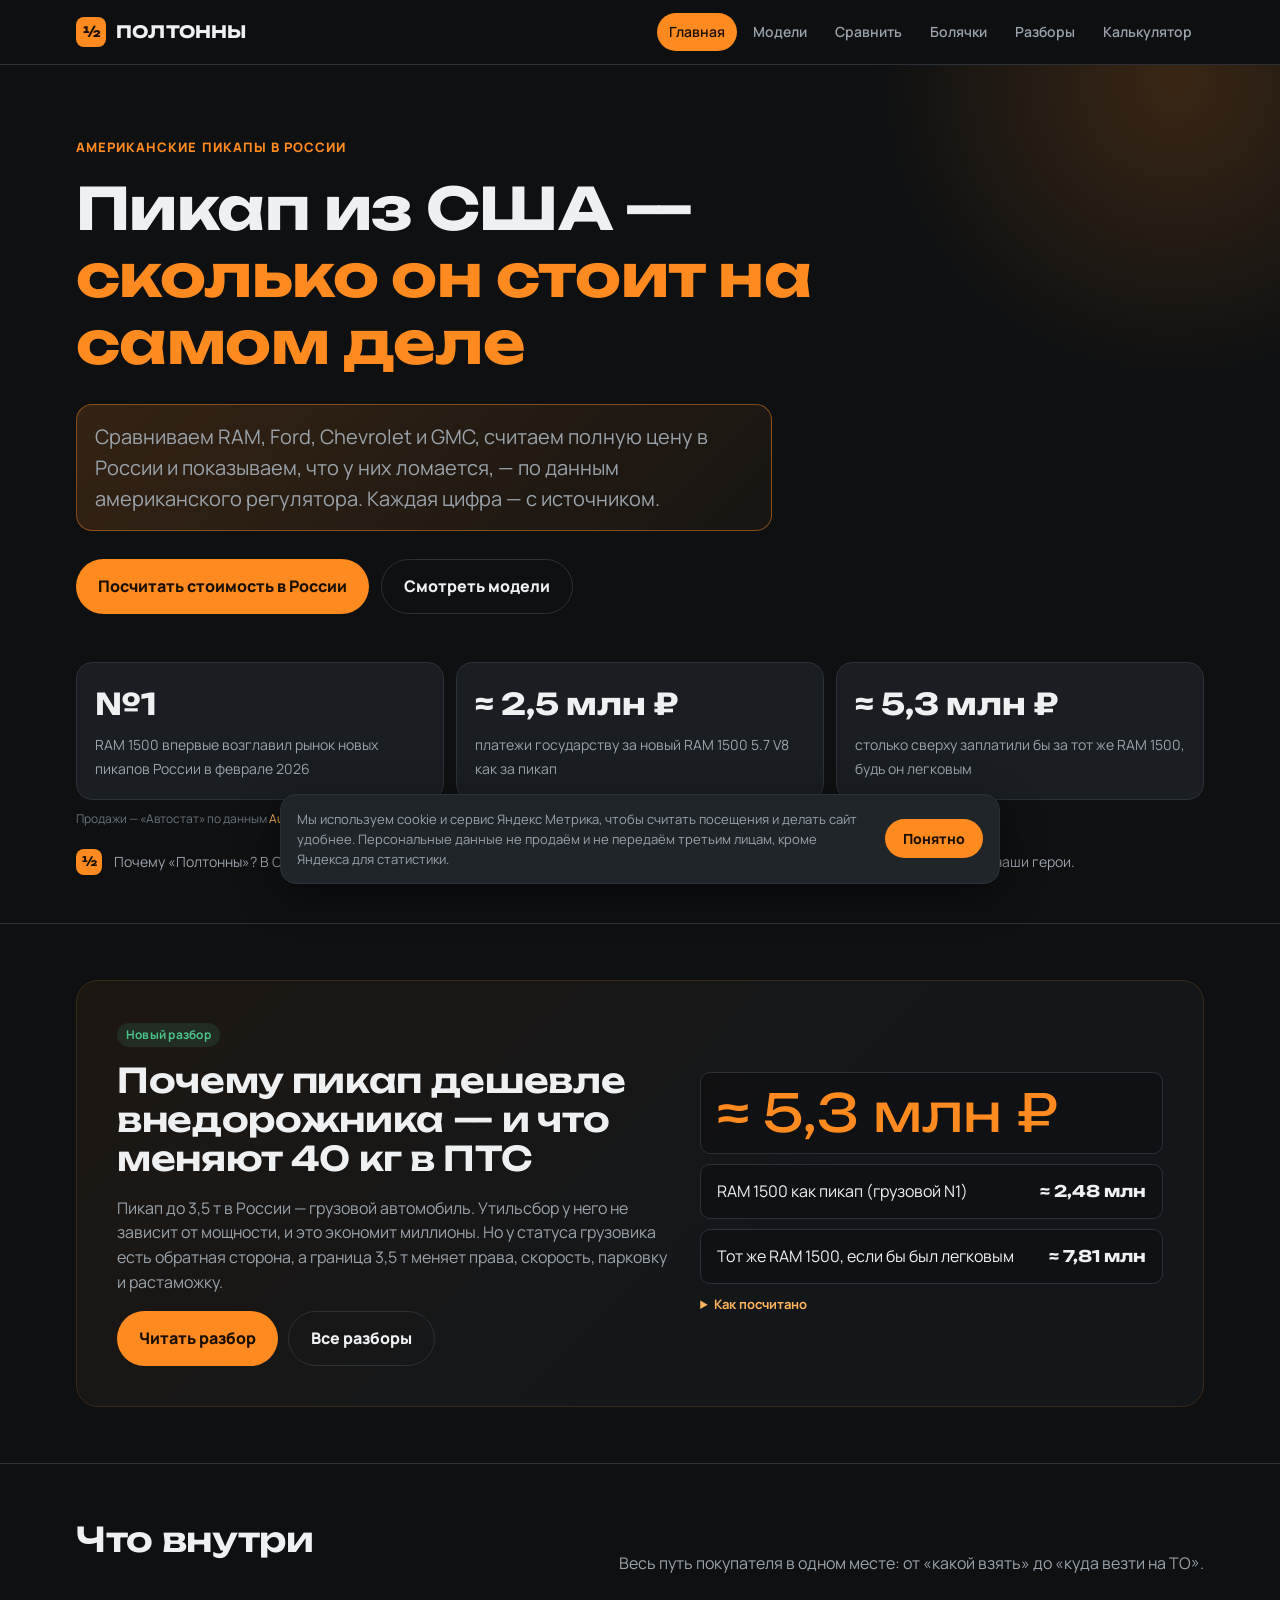
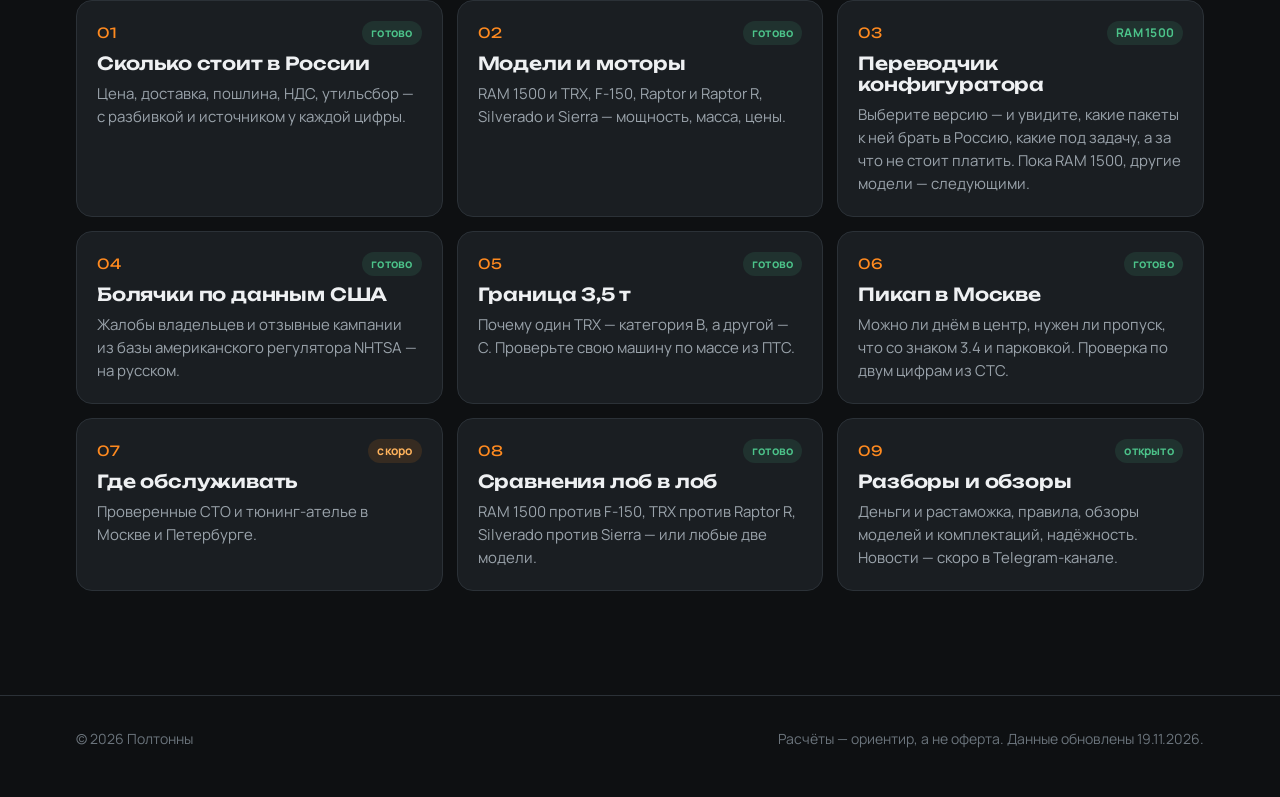
==== commit f531d86f: "RAM 1500: официальная цена 2027 ( 575) в калькуляторе, на главной и в сравнении Пересчитаны цифры на" ====
--- a/index.html
+++ b/index.html
@@ -22,7 +22,7 @@
   <link rel="preconnect" href="https://fonts.googleapis.com">
   <link rel="preconnect" href="https://fonts.gstatic.com" crossorigin>
   <link href="https://fonts.googleapis.com/css2?family=Manrope:wght@400;500;600;700;800&family=Unbounded:wght@500;600;700&display=swap" rel="stylesheet">
-  <link rel="stylesheet" href="assets/css/style.css?v=20261122d">
+  <link rel="stylesheet" href="assets/css/style.css?v=20261122e">
 </head>
 <body>
   <header class="site-header">
@@ -54,8 +54,8 @@
 
         <div class="stats">
           <div class="stat"><b>№1</b><span>RAM 1500 впервые возглавил рынок новых пикапов России в феврале 2026</span></div>
-          <div class="stat"><b id="stat-n1">≈ 2,4 млн ₽</b><span>платежи государству за новый RAM 1500 5.7 V8 как за пикап</span></div>
-          <div class="stat"><b id="stat-diff">≈ 4,4 млн ₽</b><span>столько сверху заплатили бы за тот же RAM 1500, будь он легковым</span></div>
+          <div class="stat"><b id="stat-n1">≈ 2,5 млн ₽</b><span>платежи государству за новый RAM 1500 5.7 V8 как за пикап</span></div>
+          <div class="stat"><b id="stat-diff">≈ 5,3 млн ₽</b><span>столько сверху заплатили бы за тот же RAM 1500, будь он легковым</span></div>
         </div>
         <p class="dim" style="font-size:12px;margin:10px 0 0">Продажи — «Автостат» по данным <a href="https://www.autonews.ru/news/69c54b539a79471b34c8bcb0" target="_blank" rel="noopener">Autonews</a>. Платежи — наш расчёт по действующим ставкам, как он устроен — ниже.</p>
         <p class="name-note"><span class="logo-mark" aria-hidden="true">½</span><span>Почему «Полтонны»? В США RAM 1500, Ford F-150 и Chevrolet Silverado 1500 называют полутонными пикапами — half-ton. Это и есть наши герои.</span></p>
@@ -75,15 +75,15 @@
             </div>
           </div>
           <div class="vs">
-            <div class="big" id="vs-diff">≈ 4,4 млн ₽</div>
-            <div><span>RAM 1500 как пикап (грузовой N1)</span><b id="vs-n1">≈ 2,41 млн</b></div>
-            <div><span>Тот же RAM 1500, если бы был легковым</span><b id="vs-m1">≈ 6,80 млн</b></div>
+            <div class="big" id="vs-diff">≈ 5,3 млн ₽</div>
+            <div><span>RAM 1500 как пикап (грузовой N1)</span><b id="vs-n1">≈ 2,48 млн</b></div>
+            <div><span>Тот же RAM 1500, если бы был легковым</span><b id="vs-m1">≈ 7,82 млн</b></div>
             <details class="vs-how">
               <summary>Как посчитано</summary>
               <div id="vs-note">
-                <p>Новый RAM 1500 с V8 5.7 HEMI (395 л.с.), Tradesman за $40 275 + доставка $5 600, курс ЦБ на 21.11.2026. Считаем только платежи государству, без цены машины.</p>
+                <p>Новый RAM 1500 с V8 5.7 HEMI (395 л.с.), Tradesman 2027 за $42 575 + доставка $5 600, курс ЦБ на 21.11.2026. Считаем только платежи государству, без цены машины.</p>
                 <p><b>Пикап:</b> пошлина 12,5%, НДС 22%, таможенный сбор, утильсбор 990 000 ₽ (грузовой до 3,5 т).</p>
-                <p><b>Легковой, ввезённый для себя:</b> единая ставка 48%, но не меньше €5,5 за см³ (НДС и акциз внутри), утильсбор 3 993 600 ₽ — льгота для физлиц только до 160 л.с.</p>
+                <p><b>Легковой, ввезённый для себя:</b> единая ставка 48%, но не меньше €7,5 за см³ — здесь срабатывает минимум (НДС и акциз внутри), утильсбор 3 993 600 ₽ — льгота для физлиц только до 160 л.с.</p>
               </div>
             </details>
           </div>
@@ -155,9 +155,9 @@
     </div>
   </footer>
 
-  <script src="assets/js/analytics.js?v=20261122d"></script>
-  <script src="assets/js/rules.js?v=20261122d"></script>
-  <script src="assets/js/models.js?v=20261122d"></script>
-  <script src="assets/js/app.js?v=20261122d"></script>
+  <script src="assets/js/analytics.js?v=20261122e"></script>
+  <script src="assets/js/rules.js?v=20261122e"></script>
+  <script src="assets/js/models.js?v=20261122e"></script>
+  <script src="assets/js/app.js?v=20261122e"></script>
 </body>
 </html>
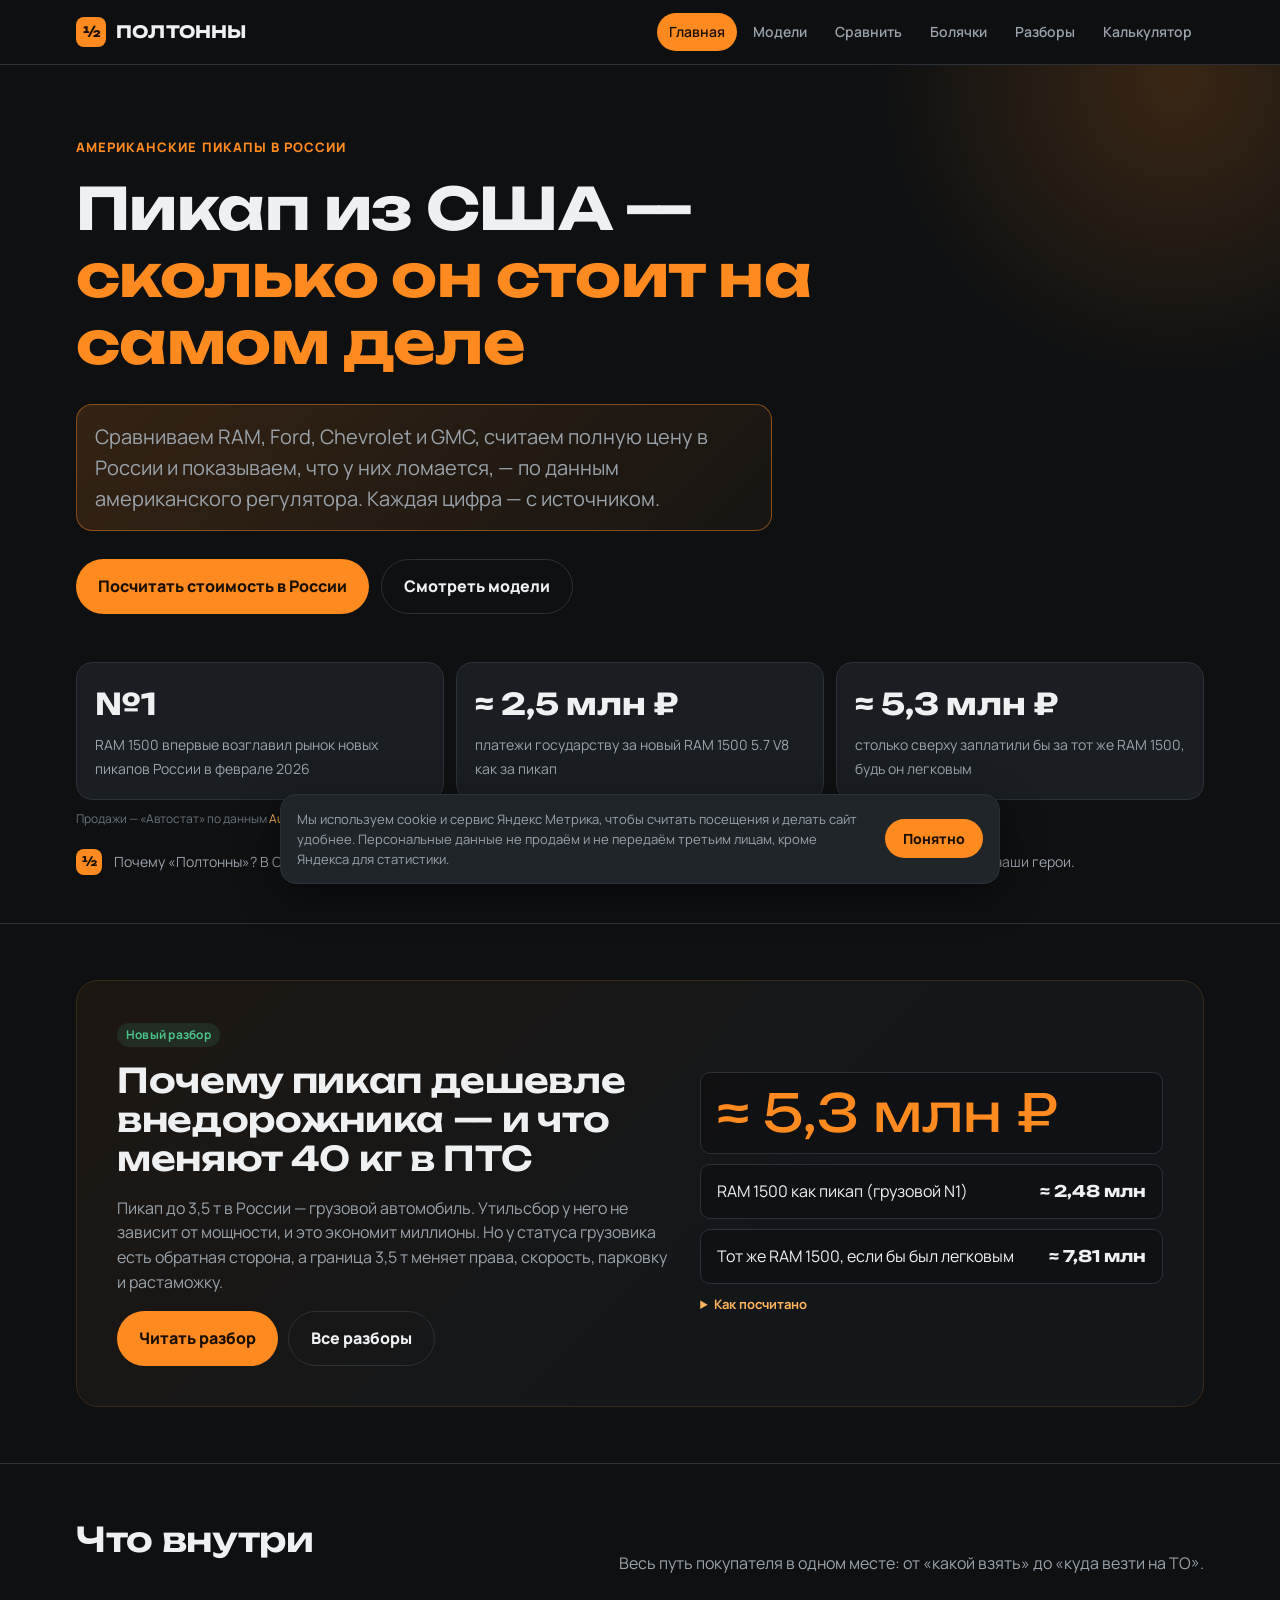
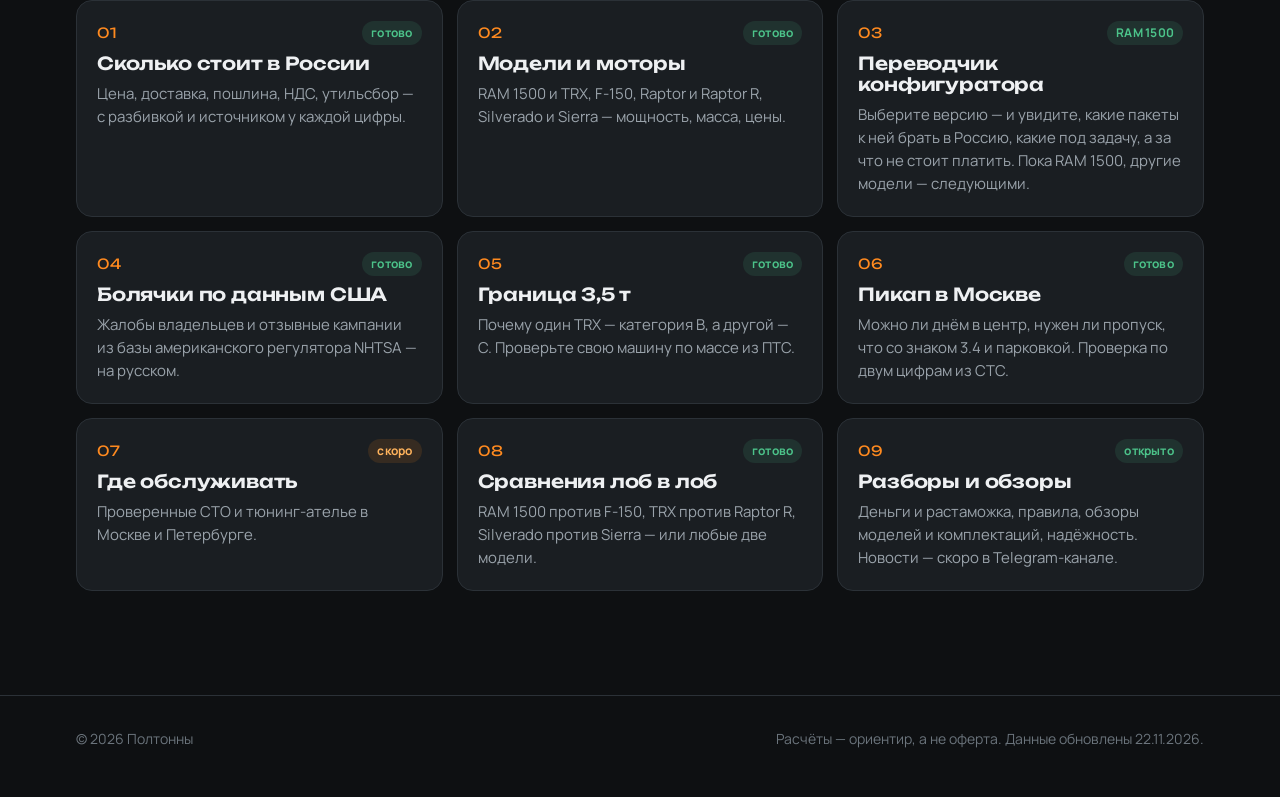
==== commit 33bb9a35: "Аудит данных: ставки по годам, первоисточники вместо пересказов Утильсбор и транспортный налог Москв" ====
--- a/index.html
+++ b/index.html
@@ -22,7 +22,7 @@
   <link rel="preconnect" href="https://fonts.googleapis.com">
   <link rel="preconnect" href="https://fonts.gstatic.com" crossorigin>
   <link href="https://fonts.googleapis.com/css2?family=Manrope:wght@400;500;600;700;800&family=Unbounded:wght@500;600;700&display=swap" rel="stylesheet">
-  <link rel="stylesheet" href="assets/css/style.css?v=20261122e">
+  <link rel="stylesheet" href="assets/css/style.css?v=20261122h">
 </head>
 <body>
   <header class="site-header">
@@ -82,7 +82,7 @@
               <summary>Как посчитано</summary>
               <div id="vs-note">
                 <p>Новый RAM 1500 с V8 5.7 HEMI (395 л.с.), Tradesman 2027 за $42 575 + доставка $5 600, курс ЦБ на 21.11.2026. Считаем только платежи государству, без цены машины.</p>
-                <p><b>Пикап:</b> пошлина 12,5%, НДС 22%, таможенный сбор, утильсбор 990 000 ₽ (грузовой до 3,5 т).</p>
+                <p><b>Пикап:</b> пошлина 12,5%, НДС 22%, таможенный сбор, утильсбор по грузовой строке до 3,5 т.</p>
                 <p><b>Легковой, ввезённый для себя:</b> единая ставка 48%, но не меньше €7,5 за см³ — здесь срабатывает минимум (НДС и акциз внутри), утильсбор 3 993 600 ₽ — льгота для физлиц только до 160 л.с.</p>
               </div>
             </details>
@@ -151,13 +151,13 @@
   <footer class="site-footer">
     <div class="wrap">
       <span>© 2026 Полтонны</span>
-      <span>Расчёты — ориентир, а не оферта. Данные обновлены 19.11.2026.</span>
+      <span>Расчёты — ориентир, а не оферта. Данные обновлены 22.11.2026.</span>
     </div>
   </footer>
 
-  <script src="assets/js/analytics.js?v=20261122e"></script>
-  <script src="assets/js/rules.js?v=20261122e"></script>
-  <script src="assets/js/models.js?v=20261122e"></script>
-  <script src="assets/js/app.js?v=20261122e"></script>
+  <script src="assets/js/analytics.js?v=20261122h"></script>
+  <script src="assets/js/rules.js?v=20261122h"></script>
+  <script src="assets/js/models.js?v=20261122h"></script>
+  <script src="assets/js/app.js?v=20261122h"></script>
 </body>
 </html>
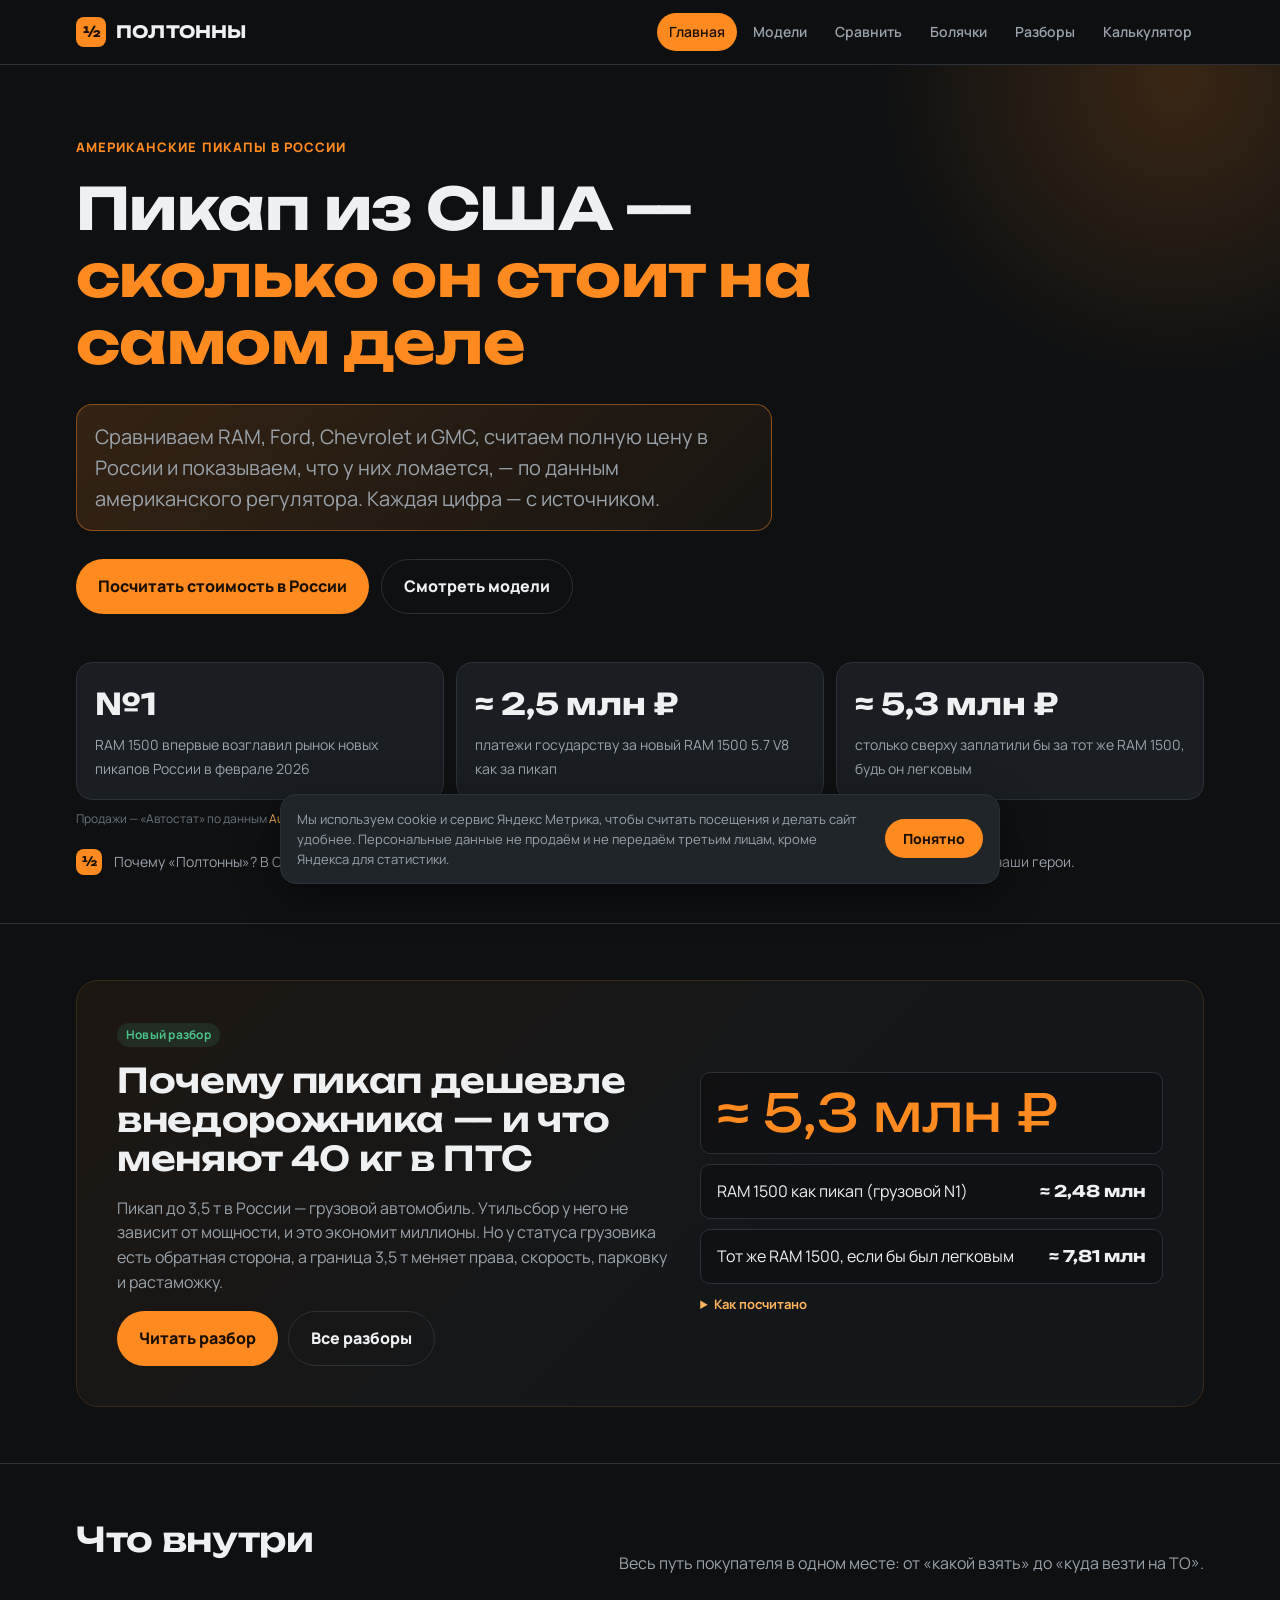
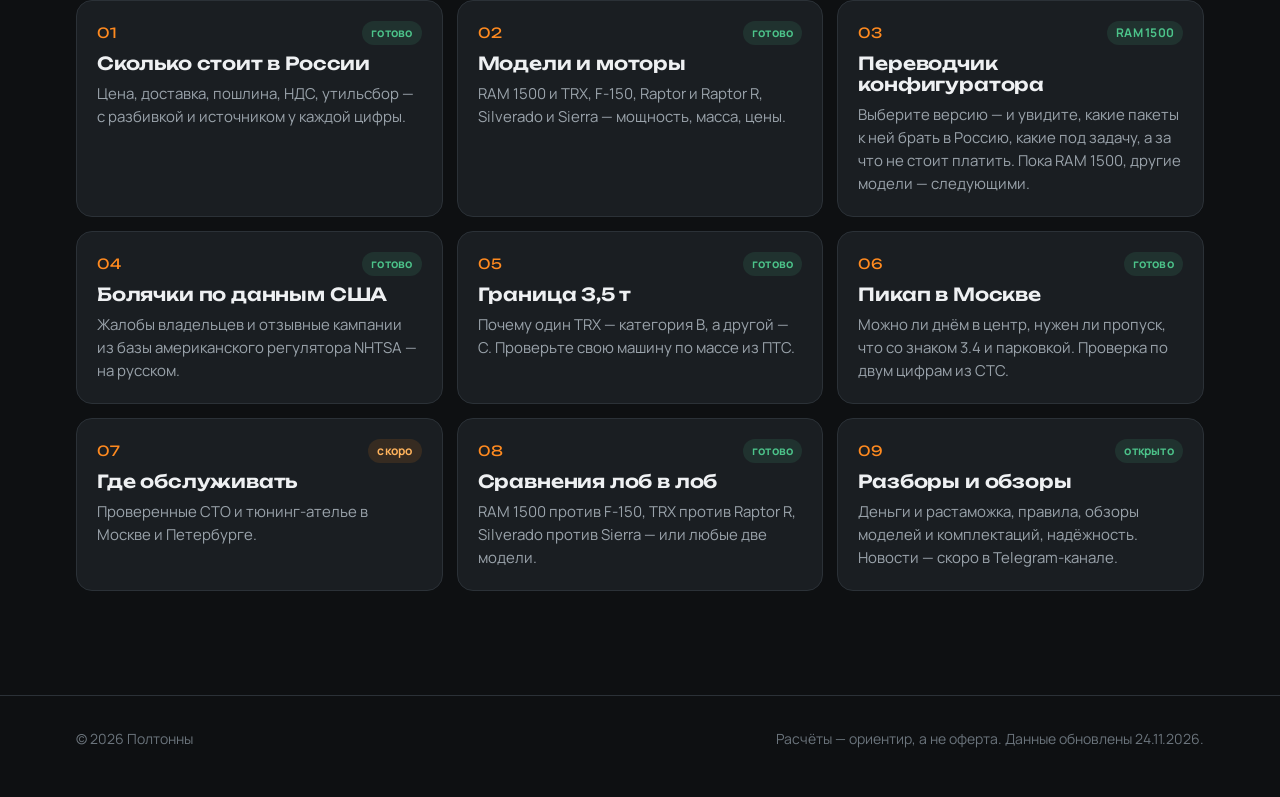
==== commit 90540981: "Расход EPA 2027: F-150, Raptor, RAM 3.0 SO — цифры 2027 года, 4WD Сверено с fueleconomy.gov (REST AP" ====
--- a/index.html
+++ b/index.html
@@ -22,7 +22,7 @@
   <link rel="preconnect" href="https://fonts.googleapis.com">
   <link rel="preconnect" href="https://fonts.gstatic.com" crossorigin>
   <link href="https://fonts.googleapis.com/css2?family=Manrope:wght@400;500;600;700;800&family=Unbounded:wght@500;600;700&display=swap" rel="stylesheet">
-  <link rel="stylesheet" href="assets/css/style.css?v=20261122h">
+  <link rel="stylesheet" href="assets/css/style.css?v=20261124a">
 </head>
 <body>
   <header class="site-header">
@@ -151,13 +151,13 @@
   <footer class="site-footer">
     <div class="wrap">
       <span>© 2026 Полтонны</span>
-      <span>Расчёты — ориентир, а не оферта. Данные обновлены 22.11.2026.</span>
+      <span>Расчёты — ориентир, а не оферта. Данные обновлены 24.11.2026.</span>
     </div>
   </footer>
 
-  <script src="assets/js/analytics.js?v=20261122h"></script>
-  <script src="assets/js/rules.js?v=20261122h"></script>
-  <script src="assets/js/models.js?v=20261122h"></script>
-  <script src="assets/js/app.js?v=20261122h"></script>
+  <script src="assets/js/analytics.js?v=20261124a"></script>
+  <script src="assets/js/rules.js?v=20261124a"></script>
+  <script src="assets/js/models.js?v=20261124a"></script>
+  <script src="assets/js/app.js?v=20261124a"></script>
 </body>
 </html>
